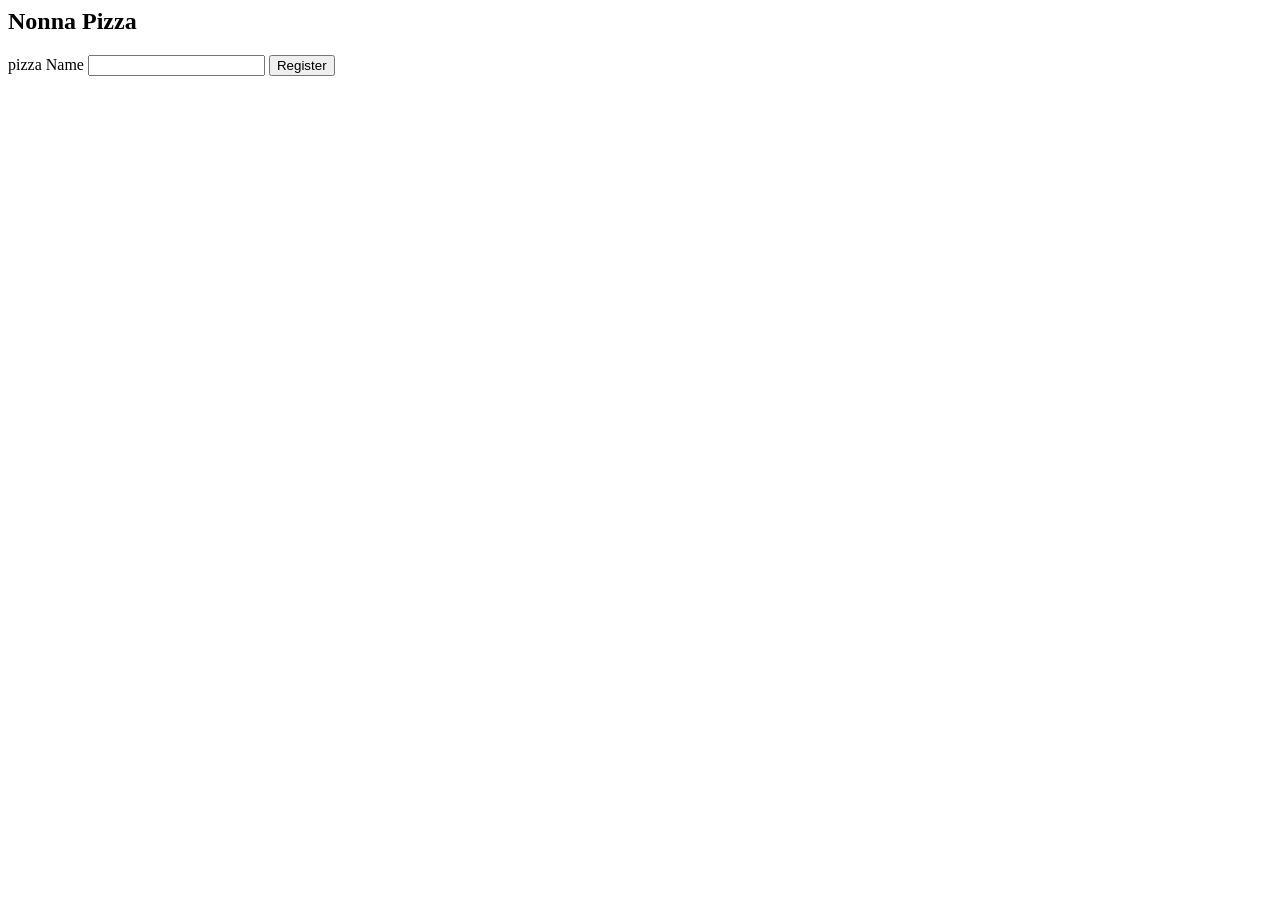
==== nonna-pizza/src/main/webapp/index.html @ 08ba08ee "SpringBoot iniciado, BrModelo atualizado" ====
<html>
<body>
<h2>Nonna Pizza</h2>

<form action="/create-pizza" method="post">

    <label>pizza Name</label>
    <input type="text" name="pizza-name" id="pizza-name">

    <button type="submit">Register</button>

</form>

</body>
</html>
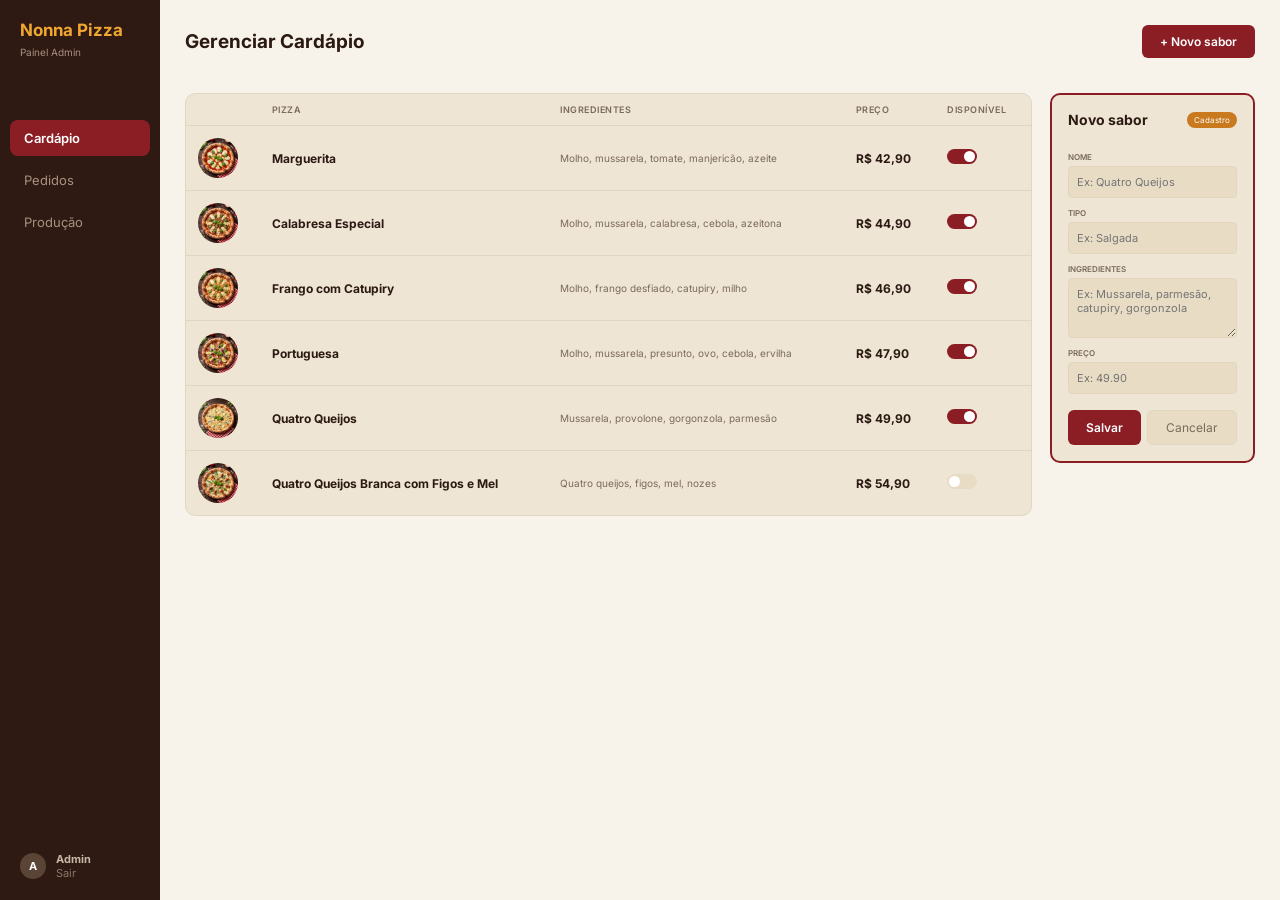
==== commit 0275ba26: "Adiciona layout do painel admin com CSS e imagens das pizzas" ====
--- a/nonna-pizza/src/main/webapp/index.html
+++ b/nonna-pizza/src/main/webapp/index.html
@@ -1,15 +1,139 @@
-<html>
+<!DOCTYPE html>
+<html lang="pt-BR">
+<head>
+    <meta charset="UTF-8">
+    <meta name="viewport" content="width=device-width, initial-scale=1.0">
+    <title>Nonna Pizza - Painel Admin</title>
+    <link rel="preconnect" href="https://fonts.googleapis.com">
+    <link href="https://fonts.googleapis.com/css2?family=Inter:wght@400;500;600;700&display=swap" rel="stylesheet">
+    <link rel="stylesheet" href="css/style.css">
+</head>
 <body>
-<h2>Nonna Pizza</h2>
 
-<form action="/create-pizza" method="post">
+<div class="layout">
 
-    <label>pizza Name</label>
-    <input type="text" name="pizza-name" id="pizza-name">
+    <!-- ===== MENU LATERAL ===== -->
+    <aside class="sidebar">
+        <div class="logo">
+            <h1>Nonna Pizza</h1>
+            <span>Painel Admin</span>
+        </div>
 
-    <button type="submit">Register</button>
+        <nav class="menu">
+            <a href="index.html" class="ativo">Cardápio</a>
+            <a href="#">Pedidos</a>
+            <a href="#">Produção</a>
+        </nav>
 
-</form>
+        <div class="usuario">
+            <div class="avatar">A</div>
+            <div>
+                <strong>Admin</strong>
+                <a href="#">Sair</a>
+            </div>
+        </div>
+    </aside>
+
+    <!-- ===== CONTEÚDO PRINCIPAL ===== -->
+    <main class="conteudo">
+
+        <header class="topo">
+            <h2>Gerenciar Cardápio</h2>
+            <a href="#sabor" class="btn btn-primario">+ Novo sabor</a>
+        </header>
+
+        <div class="grade">
+
+            <!-- ===== TABELA DE PIZZAS ===== -->
+            <section class="card tabela-card">
+                <table>
+                    <thead>
+                    <tr>
+                        <th></th>
+                        <th>Pizza</th>
+                        <th>Ingredientes</th>
+                        <th>Preço</th>
+                        <th>Disponível</th>
+                    </tr>
+                    </thead>
+                    <tbody>
+                    <tr>
+                        <td><img class="pizza-img" src="imagem%20das%20pizzas/Marguerita.png" alt="Marguerita"></td>
+                        <td class="nome">Marguerita</td>
+                        <td class="ingredientes">Molho, mussarela, tomate, manjericão, azeite</td>
+                        <td class="preco">R$ 42,90</td>
+                        <td><label class="switch"><input type="checkbox" checked><span></span></label></td>
+                    </tr>
+                    <tr>
+                        <td><img class="pizza-img" src="imagem%20das%20pizzas/Calabresa-especial.png" alt="Calabresa Especial"></td>
+                        <td class="nome">Calabresa Especial</td>
+                        <td class="ingredientes">Molho, mussarela, calabresa, cebola, azeitona</td>
+                        <td class="preco">R$ 44,90</td>
+                        <td><label class="switch"><input type="checkbox" checked><span></span></label></td>
+                    </tr>
+                    <tr>
+                        <td><img class="pizza-img" src="imagem%20das%20pizzas/Frango-com-Catupiry.png" alt="Frango com Catupiry"></td>
+                        <td class="nome">Frango com Catupiry</td>
+                        <td class="ingredientes">Molho, frango desfiado, catupiry, milho</td>
+                        <td class="preco">R$ 46,90</td>
+                        <td><label class="switch"><input type="checkbox" checked><span></span></label></td>
+                    </tr>
+                    <tr>
+                        <td><img class="pizza-img" src="imagem%20das%20pizzas/portuguesa.png" alt="Portuguesa"></td>
+                        <td class="nome">Portuguesa</td>
+                        <td class="ingredientes">Molho, mussarela, presunto, ovo, cebola, ervilha</td>
+                        <td class="preco">R$ 47,90</td>
+                        <td><label class="switch"><input type="checkbox" checked><span></span></label></td>
+                    </tr>
+                    <tr>
+                        <td><img class="pizza-img" src="imagem%20das%20pizzas/Quatro-queijos.png" alt="Quatro Queijos"></td>
+                        <td class="nome">Quatro Queijos</td>
+                        <td class="ingredientes">Mussarela, provolone, gorgonzola, parmesão</td>
+                        <td class="preco">R$ 49,90</td>
+                        <td><label class="switch"><input type="checkbox" checked><span></span></label></td>
+                    </tr>
+                    <tr>
+                        <td><img class="pizza-img" src="imagem%20das%20pizzas/Quatro-Queijos-Branca-com-Figos-e-Mel.png" alt="Quatro Queijos Branca com Figos e Mel"></td>
+                        <td class="nome">Quatro Queijos Branca com Figos e Mel</td>
+                        <td class="ingredientes">Quatro queijos, figos, mel, nozes</td>
+                        <td class="preco">R$ 54,90</td>
+                        <td><label class="switch"><input type="checkbox"><span></span></label></td>
+                    </tr>
+                    </tbody>
+                </table>
+            </section>
+
+            <!-- ===== FORMULÁRIO (envia para o CreatePizzaServlet) ===== -->
+            <section class="card painel">
+                <div class="painel-topo">
+                    <h3>Novo sabor</h3>
+                    <span class="tag">Cadastro</span>
+                </div>
+
+                <form action="/create-pizza" method="post">
+                    <label for="sabor">Nome</label>
+                    <input type="text" name="sabor" id="sabor" placeholder="Ex: Quatro Queijos" required>
+
+                    <label for="tipo">Tipo</label>
+                    <input type="text" name="tipo" id="tipo" placeholder="Ex: Salgada" required>
+
+                    <label for="descricao">Ingredientes</label>
+                    <textarea name="descricao" id="descricao" rows="3"
+                              placeholder="Ex: Mussarela, parmesão, catupiry, gorgonzola"></textarea>
+
+                    <label for="valor">Preço</label>
+                    <input type="text" name="valor" id="valor" placeholder="Ex: 49.90" required>
+
+                    <div class="botoes">
+                        <button type="submit" class="btn btn-primario">Salvar</button>
+                        <button type="reset" class="btn btn-secundario">Cancelar</button>
+                    </div>
+                </form>
+            </section>
+
+        </div>
+    </main>
+</div>
 
 </body>
-</html>
+</html>
--- a/nonna-pizza/src/main/webapp/css/style.css
+++ b/nonna-pizza/src/main/webapp/css/style.css
@@ -0,0 +1,365 @@
+/* ===== CORES (mude aqui e muda o site todo) ===== */
+:root {
+    --marrom-escuro: #2e1a12;
+    --vinho: #8b1e24;
+    --vinho-hover: #6f171c;
+    --dourado: #f0a830;
+    --laranja: #c97a1e;
+    --fundo: #f8f3ea;
+    --bege: #efe5d4;
+    --bege-campo: #e8dcc4;
+    --borda: #e2d6c1;
+    --texto: #2b1a12;
+    --texto-suave: #7a6a5c;
+}
+
+/* ===== BASE ===== */
+* {
+    margin: 0;
+    padding: 0;
+    box-sizing: border-box;
+}
+
+body {
+    font-family: "Inter", Arial, sans-serif;
+    background: var(--fundo);
+    color: var(--texto);
+}
+
+a {
+    text-decoration: none;
+    color: inherit;
+}
+
+/* ===== LAYOUT: menu à esquerda + conteúdo ===== */
+.layout {
+    display: flex;
+    min-height: 100vh;
+}
+
+/* ===== MENU LATERAL ===== */
+.sidebar {
+    width: 160px;
+    background: var(--marrom-escuro);
+    color: white;
+    display: flex;
+    flex-direction: column;
+    padding: 20px 10px;
+}
+
+.logo {
+    padding: 0 10px;
+    margin-bottom: 60px;
+}
+
+.logo h1 {
+    color: var(--dourado);
+    font-size: 17px;
+}
+
+.logo span {
+    font-size: 10px;
+    color: #a89080;
+}
+
+.menu {
+    display: flex;
+    flex-direction: column;
+    gap: 6px;
+}
+
+.menu a {
+    padding: 10px 14px;
+    border-radius: 8px;
+    font-size: 13px;
+    color: #a89080;
+    transition: background 0.2s;
+}
+
+.menu a:hover {
+    background: rgba(255, 255, 255, 0.06);
+}
+
+.menu a.ativo {
+    background: var(--vinho);
+    color: white;
+    font-weight: 600;
+}
+
+.usuario {
+    margin-top: auto; /* empurra para o fundo */
+    display: flex;
+    align-items: center;
+    gap: 10px;
+    padding: 0 10px;
+    font-size: 11px;
+}
+
+.usuario .avatar {
+    width: 26px;
+    height: 26px;
+    border-radius: 50%;
+    background: #5a4436;
+    display: grid;
+    place-items: center;
+    font-weight: 700;
+}
+
+.usuario strong {
+    display: block;
+    color: #c8b8a8;
+}
+
+.usuario a {
+    color: #8a7666;
+}
+
+/* ===== CONTEÚDO ===== */
+.conteudo {
+    flex: 1;
+    padding: 25px;
+}
+
+.topo {
+    display: flex;
+    justify-content: space-between;
+    align-items: center;
+    margin-bottom: 35px;
+}
+
+.topo h2 {
+    font-size: 19px;
+    font-weight: 700;
+}
+
+/* Tabela à esquerda, formulário à direita */
+.grade {
+    display: grid;
+    grid-template-columns: 1fr 205px;
+    gap: 18px;
+    align-items: start;
+}
+
+.card {
+    background: var(--bege);
+    border: 1px solid var(--borda);
+    border-radius: 10px;
+}
+
+/* ===== BOTÕES ===== */
+.btn {
+    display: inline-block;
+    padding: 9px 18px;
+    border-radius: 6px;
+    border: none;
+    font-family: inherit;
+    font-size: 12px;
+    font-weight: 600;
+    cursor: pointer;
+    transition: background 0.2s;
+}
+
+.btn-primario {
+    background: var(--vinho);
+    color: white;
+}
+
+.btn-primario:hover {
+    background: var(--vinho-hover);
+}
+
+.btn-secundario {
+    background: var(--bege-campo);
+    color: var(--texto-suave);
+    border: 1px solid var(--borda);
+    font-weight: 400;
+}
+
+/* ===== TABELA ===== */
+.tabela-card {
+    overflow: hidden;
+}
+
+table {
+    width: 100%;
+    border-collapse: collapse;
+}
+
+th {
+    text-align: left;
+    font-size: 9px;
+    font-weight: 600;
+    text-transform: uppercase;
+    letter-spacing: 0.5px;
+    color: var(--texto-suave);
+    padding: 10px 12px;
+}
+
+td {
+    padding: 12px;
+    border-top: 1px solid var(--borda);
+    vertical-align: middle;
+}
+
+.pizza-icone {
+    width: 32px;
+    height: 32px;
+    border-radius: 50%;
+    background: var(--marrom-escuro);
+    display: grid;
+    place-items: center;
+    font-size: 17px;
+}
+
+.nome {
+    font-size: 12px;
+    font-weight: 700;
+}
+
+.ingredientes {
+    font-size: 10px;
+    color: var(--texto-suave);
+}
+
+.preco {
+    font-size: 12px;
+    font-weight: 700;
+    white-space: nowrap;
+}
+
+/* ===== BOTÃO LIGA/DESLIGA (switch) ===== */
+.switch {
+    position: relative;
+    display: inline-block;
+    width: 30px;
+    height: 15px;
+}
+
+.switch input {
+    display: none; /* esconde o checkbox original */
+}
+
+.switch span {
+    position: absolute;
+    inset: 0;
+    background: var(--bege-campo);
+    border-radius: 15px;
+    cursor: pointer;
+    transition: background 0.2s;
+}
+
+.switch span::before { /* a bolinha */
+    content: "";
+    position: absolute;
+    width: 11px;
+    height: 11px;
+    left: 2px;
+    top: 2px;
+    background: white;
+    border-radius: 50%;
+    transition: transform 0.2s;
+}
+
+.switch input:checked + span {
+    background: var(--vinho);
+}
+
+.switch input:checked + span::before {
+    transform: translateX(15px);
+}
+
+/* ===== PAINEL DO FORMULÁRIO ===== */
+.painel {
+    border: 2px solid var(--vinho);
+    padding: 16px;
+}
+
+.painel-topo {
+    display: flex;
+    justify-content: space-between;
+    align-items: center;
+    margin-bottom: 14px;
+}
+
+.painel-topo h3 {
+    font-size: 14px;
+}
+
+.tag {
+    background: var(--laranja);
+    color: white;
+    font-size: 8px;
+    padding: 3px 7px;
+    border-radius: 10px;
+}
+
+form {
+    display: flex;
+    flex-direction: column;
+}
+
+form label {
+    font-size: 8px;
+    font-weight: 600;
+    text-transform: uppercase;
+    color: var(--texto-suave);
+    margin: 10px 0 4px;
+}
+
+form input,
+form textarea {
+    background: var(--bege-campo);
+    border: 1px solid var(--borda);
+    border-radius: 4px;
+    padding: 8px;
+    font-family: inherit;
+    font-size: 11px;
+    color: var(--texto);
+    resize: vertical;
+}
+
+form input:focus,
+form textarea:focus {
+    outline: 2px solid var(--vinho);
+}
+
+.botoes {
+    display: flex;
+    gap: 6px;
+    margin-top: 16px;
+}
+
+.botoes .btn-primario {
+    flex: 1;
+}
+
+/* ===== CELULAR: empilha tudo ===== */
+@media (max-width: 800px) {
+    .layout {
+        flex-direction: column;
+    }
+
+    .sidebar {
+        width: 100%;
+    }
+
+    .logo {
+        margin-bottom: 15px;
+    }
+
+    .usuario {
+        display: none;
+    }
+
+    .grade {
+        grid-template-columns: 1fr;
+    }
+}
+
+.pizza-img {
+    width: 40px;
+    height: 40px;
+    border-radius: 50%;
+    object-fit: cover; /* corta a foto sem achatar */
+    display: block;
+}
